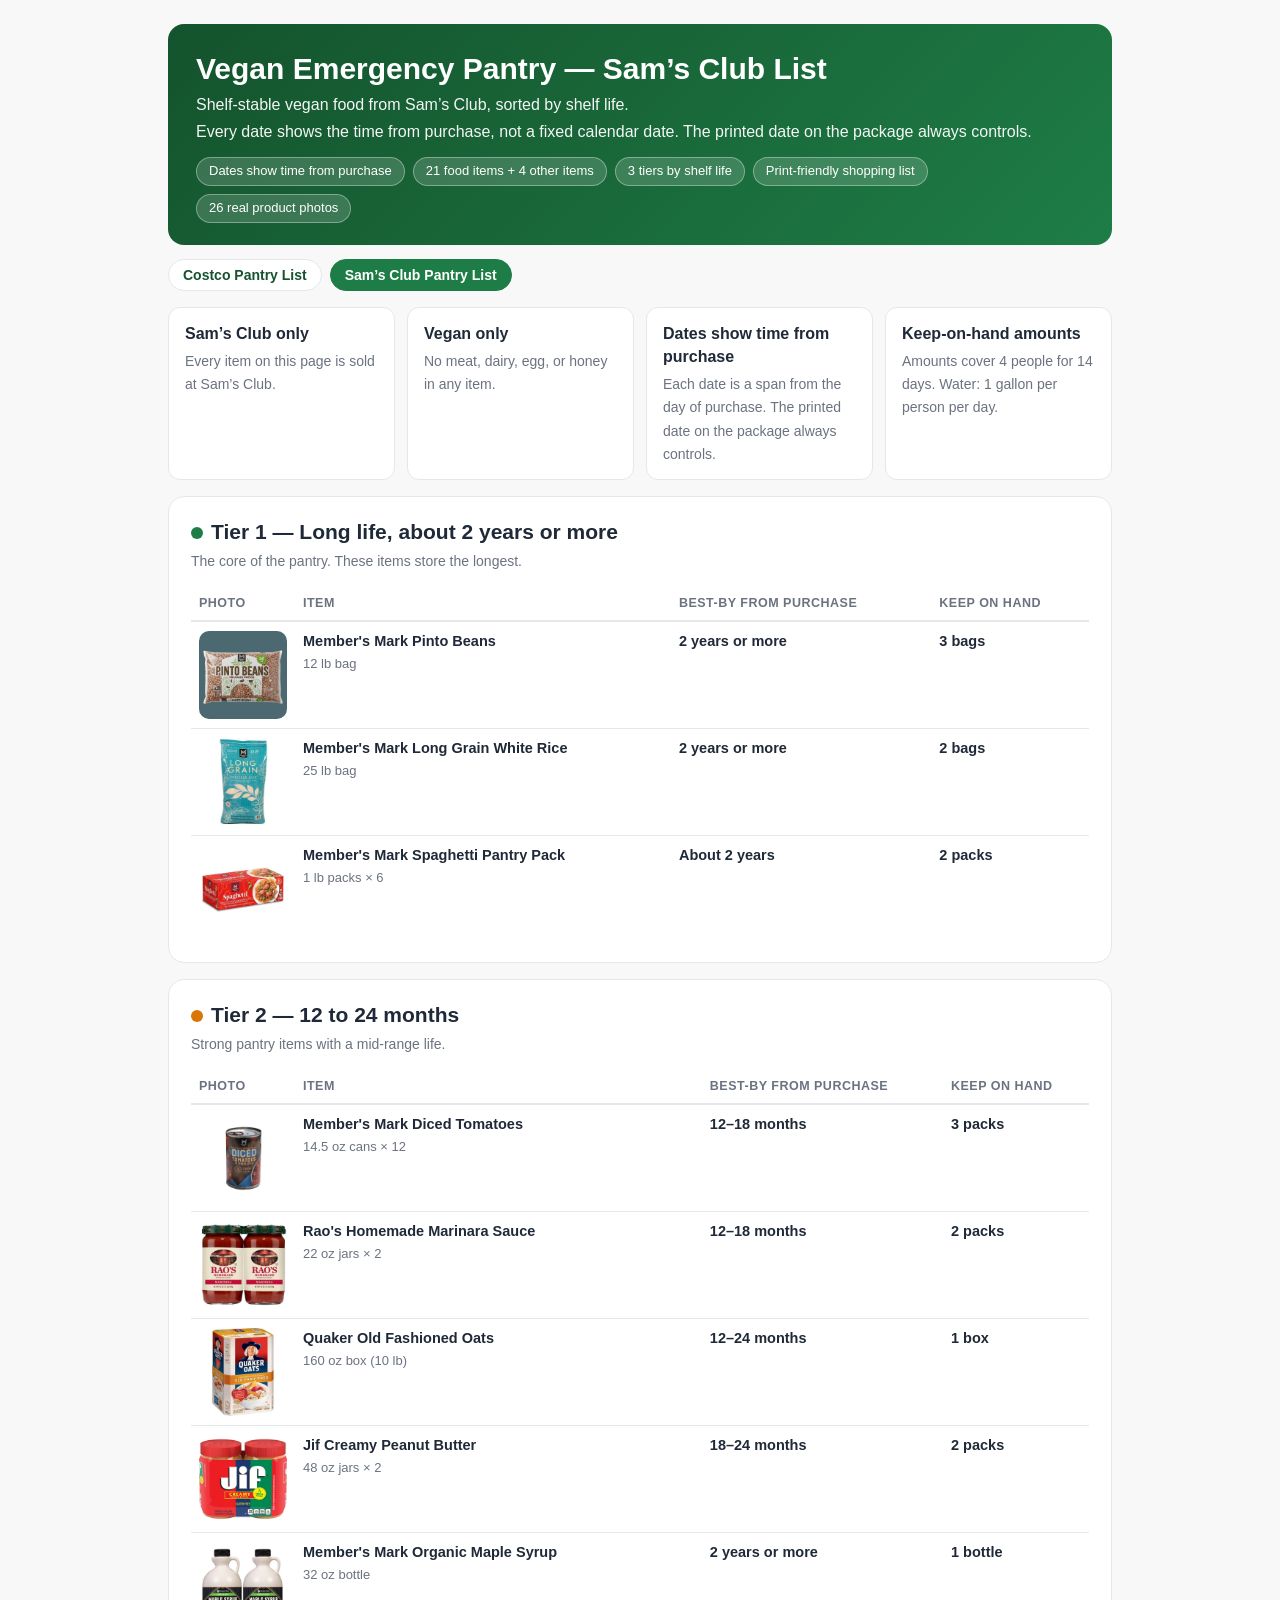
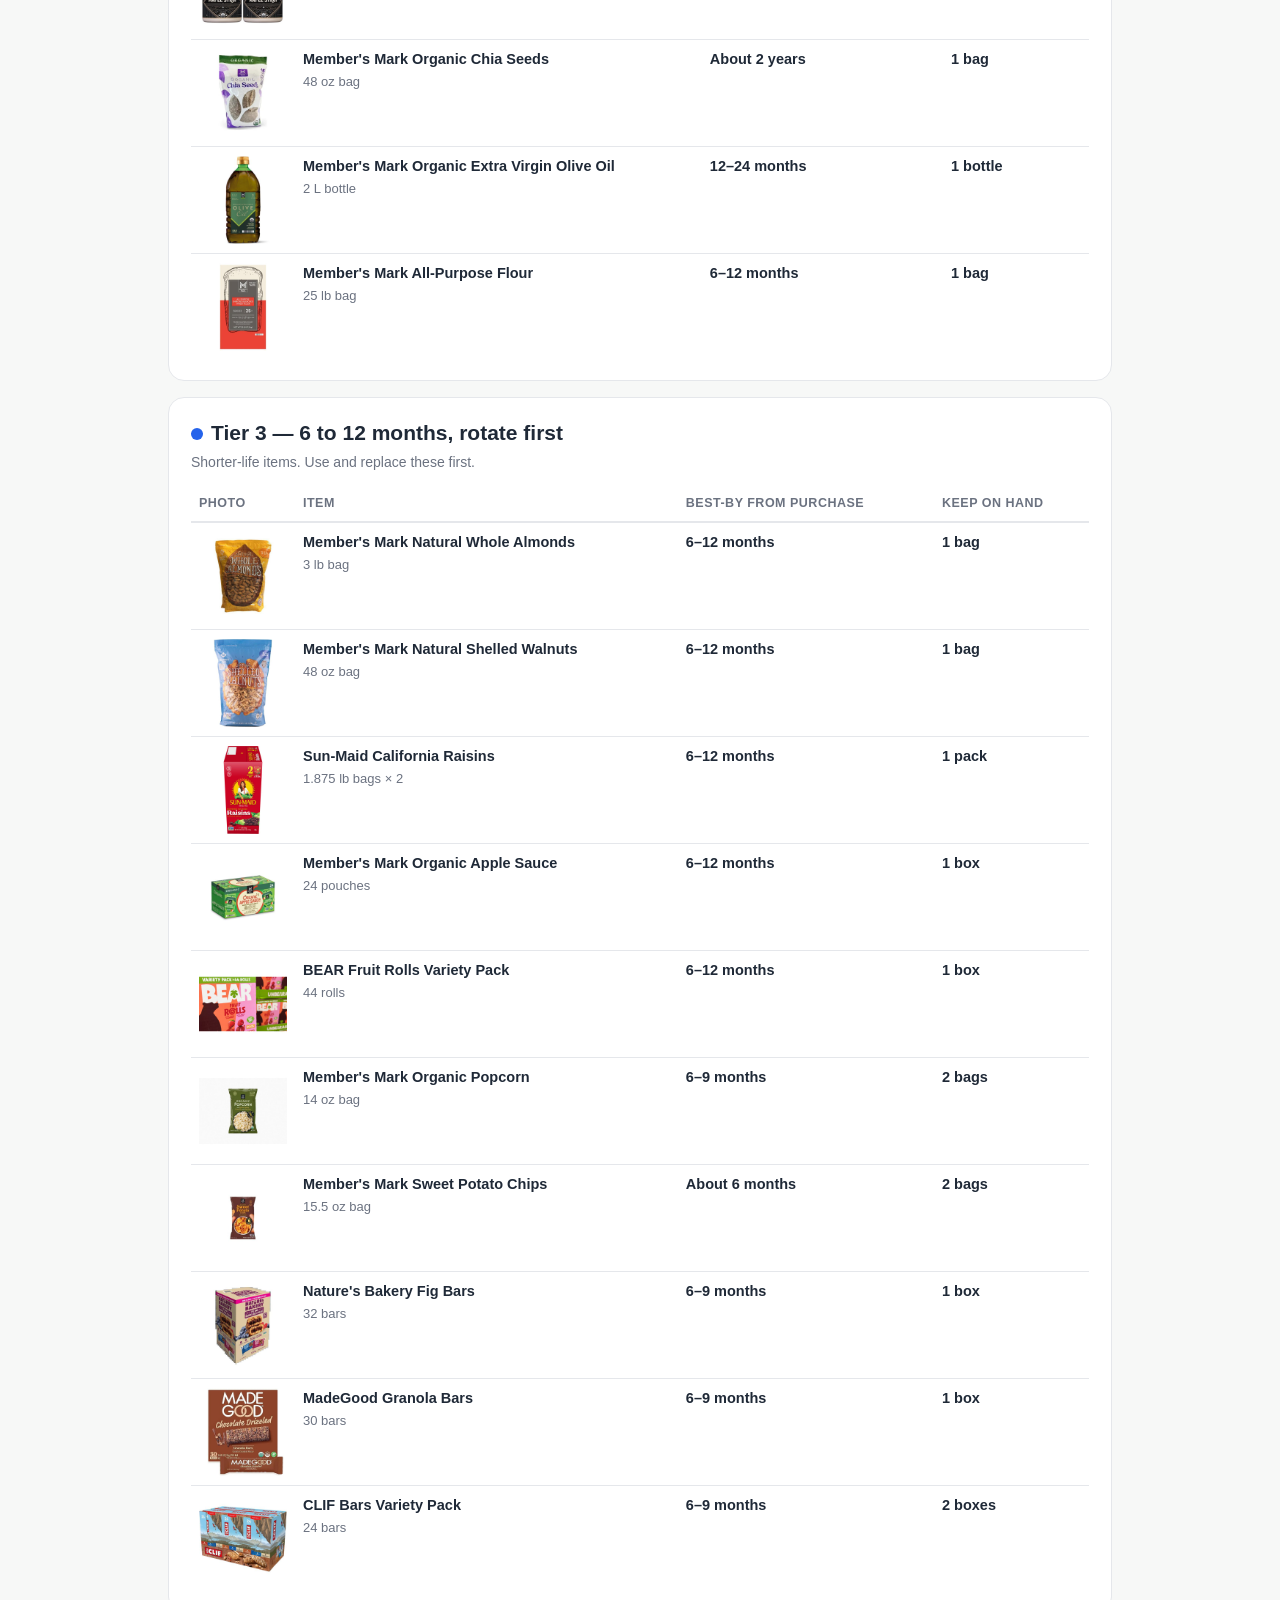
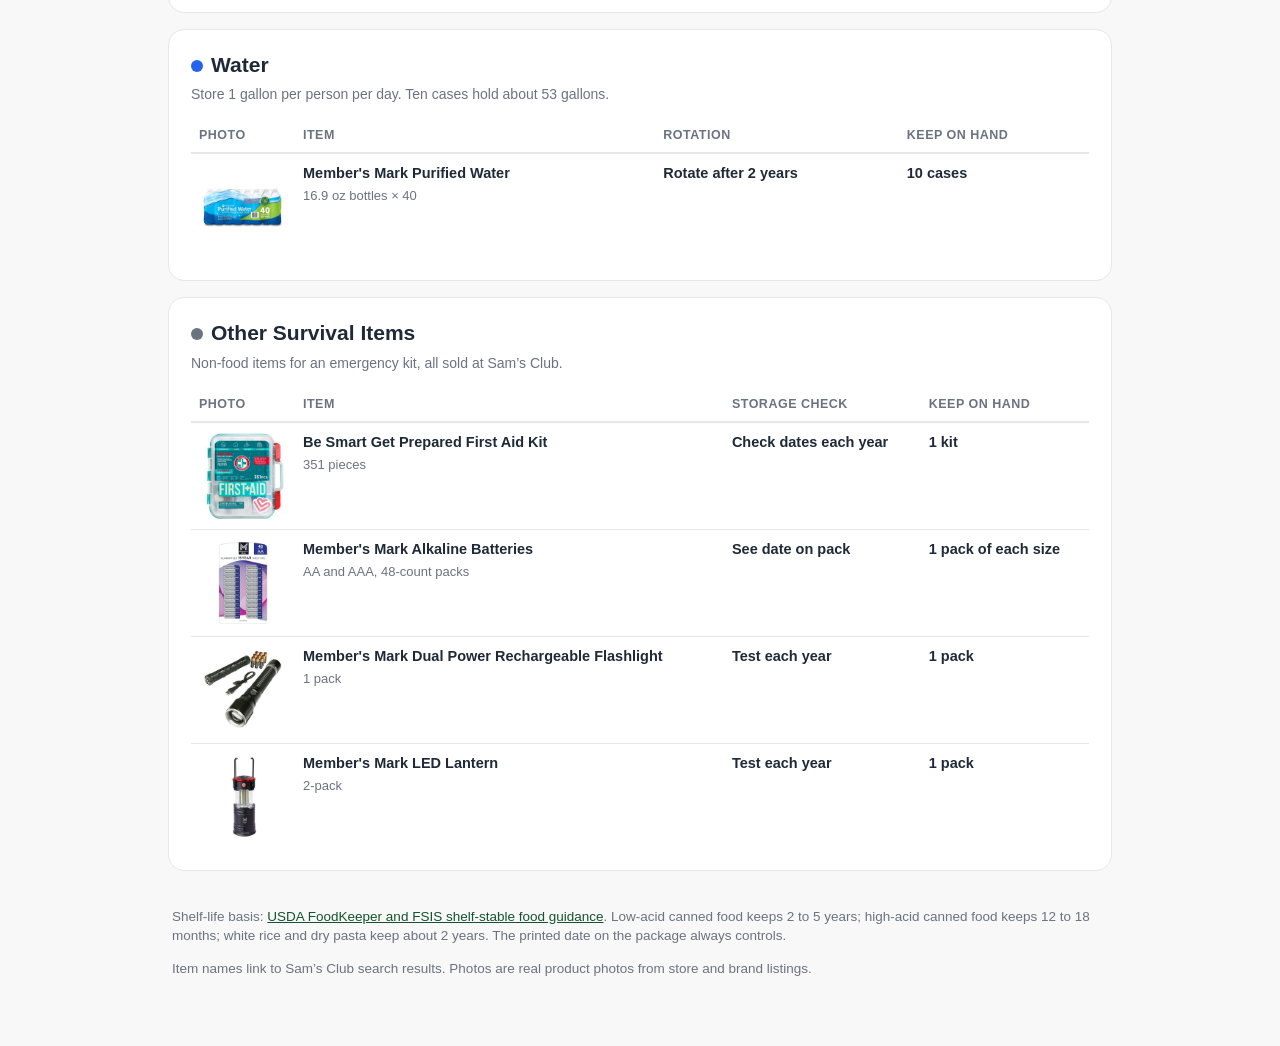
==== sams-club-pantry.html @ e64b4aa8 "Add files via upload" ====
<!DOCTYPE html>
<html lang="en">
<head>
<meta charset="utf-8">
<meta name="viewport" content="width=device-width, initial-scale=1">
<title>Vegan Emergency Pantry — Sam's Club List</title>
<link rel="stylesheet" href="style.css">
</head>
<body>
<div class="wrap">

  <header>
    <h1>Vegan Emergency Pantry &mdash; Sam&rsquo;s Club List</h1>
    <p>Shelf-stable vegan food from Sam&rsquo;s Club, sorted by shelf life.</p>
    <p>Every date shows the time from purchase, not a fixed calendar date. The printed date on the package always controls.</p>
    <div class="badges">
      <span class="badge">Dates show time from purchase</span>
      <span class="badge">21 food items + 4 other items</span>
      <span class="badge">3 tiers by shelf life</span>
      <span class="badge">Print-friendly shopping list</span>
      <span class="badge">26 real product photos</span>
    </div>
  </header>
  <nav class="nav">
    <a href="index.html">Costco Pantry List</a>
    <a href="sams-club-pantry.html" class="here">Sam&rsquo;s Club Pantry List</a>
  </nav>

  <div class="rules">
    <div class="rule"><b>Sam&rsquo;s Club only</b><span>Every item on this page is sold at Sam&rsquo;s Club.</span></div>
    <div class="rule"><b>Vegan only</b><span>No meat, dairy, egg, or honey in any item.</span></div>
    <div class="rule"><b>Dates show time from purchase</b><span>Each date is a span from the day of purchase. The printed date on the package always controls.</span></div>
    <div class="rule"><b>Keep-on-hand amounts</b><span>Amounts cover 4 people for 14 days. Water: 1 gallon per person per day.</span></div>
  </div>

  <section class="t1">
    <h2><span class="dot"></span>Tier 1 &mdash; Long life, about 2 years or more</h2>
    <p class="sub">The core of the pantry. These items store the longest.</p>
    <table><tr><th>Photo</th><th>Item</th><th>Best-by from purchase</th><th>Keep on hand</th></tr>
<tr><td class="photo"><img src="[data-uri]" alt="Member's Mark Pinto Beans product photo"></td><td><a href="https://www.samsclub.com/s/Member%27s%20Mark%20Pinto%20Beans" target="_blank" rel="noopener"><b>Member's Mark Pinto Beans</b></a><span class="size">12 lb bag</span></td><td class="date">2 years or more</td><td class="keep">3 bags</td></tr>
<tr><td class="photo"><img src="[data-uri]" alt="Member's Mark Long Grain White Rice product photo"></td><td><a href="https://www.samsclub.com/s/Member%27s%20Mark%20Long%20Grain%20White%20Rice" target="_blank" rel="noopener"><b>Member's Mark Long Grain White Rice</b></a><span class="size">25 lb bag</span></td><td class="date">2 years or more</td><td class="keep">2 bags</td></tr>
<tr><td class="photo"><img src="[data-uri]" alt="Member's Mark Spaghetti Pantry Pack product photo"></td><td><a href="https://www.samsclub.com/s/Member%27s%20Mark%20Spaghetti%20Pantry%20Pack" target="_blank" rel="noopener"><b>Member's Mark Spaghetti Pantry Pack</b></a><span class="size">1 lb packs × 6</span></td><td class="date">About 2 years</td><td class="keep">2 packs</td></tr>
</table>
  </section>

  <section class="t2">
    <h2><span class="dot"></span>Tier 2 &mdash; 12 to 24 months</h2>
    <p class="sub">Strong pantry items with a mid-range life.</p>
    <table><tr><th>Photo</th><th>Item</th><th>Best-by from purchase</th><th>Keep on hand</th></tr>
<tr><td class="photo"><img src="[data-uri]" alt="Member's Mark Diced Tomatoes product photo"></td><td><a href="https://www.samsclub.com/s/Member%27s%20Mark%20Diced%20Tomatoes" target="_blank" rel="noopener"><b>Member's Mark Diced Tomatoes</b></a><span class="size">14.5 oz cans × 12</span></td><td class="date">12–18 months</td><td class="keep">3 packs</td></tr>
<tr><td class="photo"><img src="[data-uri]" alt="Rao's Homemade Marinara Sauce product photo"></td><td><a href="https://www.samsclub.com/s/Rao%27s%20Homemade%20Marinara%20Sauce" target="_blank" rel="noopener"><b>Rao's Homemade Marinara Sauce</b></a><span class="size">22 oz jars × 2</span></td><td class="date">12–18 months</td><td class="keep">2 packs</td></tr>
<tr><td class="photo"><img src="[data-uri]" alt="Quaker Old Fashioned Oats product photo"></td><td><a href="https://www.samsclub.com/s/Quaker%20Old%20Fashioned%20Oats" target="_blank" rel="noopener"><b>Quaker Old Fashioned Oats</b></a><span class="size">160 oz box (10 lb)</span></td><td class="date">12–24 months</td><td class="keep">1 box</td></tr>
<tr><td class="photo"><img src="[data-uri]" alt="Jif Creamy Peanut Butter product photo"></td><td><a href="https://www.samsclub.com/s/Jif%20Creamy%20Peanut%20Butter" target="_blank" rel="noopener"><b>Jif Creamy Peanut Butter</b></a><span class="size">48 oz jars × 2</span></td><td class="date">18–24 months</td><td class="keep">2 packs</td></tr>
<tr><td class="photo"><img src="[data-uri]" alt="Member's Mark Organic Maple Syrup product photo"></td><td><a href="https://www.samsclub.com/s/Member%27s%20Mark%20Organic%20Maple%20Syrup" target="_blank" rel="noopener"><b>Member's Mark Organic Maple Syrup</b></a><span class="size">32 oz bottle</span></td><td class="date">2 years or more</td><td class="keep">1 bottle</td></tr>
<tr><td class="photo"><img src="[data-uri]" alt="Member's Mark Organic Chia Seeds product photo"></td><td><a href="https://www.samsclub.com/s/Member%27s%20Mark%20Organic%20Chia%20Seeds" target="_blank" rel="noopener"><b>Member's Mark Organic Chia Seeds</b></a><span class="size">48 oz bag</span></td><td class="date">About 2 years</td><td class="keep">1 bag</td></tr>
<tr><td class="photo"><img src="[data-uri]" alt="Member's Mark Organic Extra Virgin Olive Oil product photo"></td><td><a href="https://www.samsclub.com/s/Member%27s%20Mark%20Organic%20Extra%20Virgin%20Olive%20Oil" target="_blank" rel="noopener"><b>Member's Mark Organic Extra Virgin Olive Oil</b></a><span class="size">2 L bottle</span></td><td class="date">12–24 months</td><td class="keep">1 bottle</td></tr>
<tr><td class="photo"><img src="[data-uri]" alt="Member's Mark All-Purpose Flour product photo"></td><td><a href="https://www.samsclub.com/s/Member%27s%20Mark%20All-Purpose%20Flour" target="_blank" rel="noopener"><b>Member's Mark All-Purpose Flour</b></a><span class="size">25 lb bag</span></td><td class="date">6–12 months</td><td class="keep">1 bag</td></tr>
</table>
  </section>

  <section class="t3">
    <h2><span class="dot"></span>Tier 3 &mdash; 6 to 12 months, rotate first</h2>
    <p class="sub">Shorter-life items. Use and replace these first.</p>
    <table><tr><th>Photo</th><th>Item</th><th>Best-by from purchase</th><th>Keep on hand</th></tr>
<tr><td class="photo"><img src="[data-uri]" alt="Member's Mark Natural Whole Almonds product photo"></td><td><a href="https://www.samsclub.com/s/Member%27s%20Mark%20Natural%20Whole%20Almonds" target="_blank" rel="noopener"><b>Member's Mark Natural Whole Almonds</b></a><span class="size">3 lb bag</span></td><td class="date">6–12 months</td><td class="keep">1 bag</td></tr>
<tr><td class="photo"><img src="[data-uri]" alt="Member's Mark Natural Shelled Walnuts product photo"></td><td><a href="https://www.samsclub.com/s/Member%27s%20Mark%20Natural%20Shelled%20Walnuts" target="_blank" rel="noopener"><b>Member's Mark Natural Shelled Walnuts</b></a><span class="size">48 oz bag</span></td><td class="date">6–12 months</td><td class="keep">1 bag</td></tr>
<tr><td class="photo"><img src="[data-uri]" alt="Sun-Maid California Raisins product photo"></td><td><a href="https://www.samsclub.com/s/Sun-Maid%20California%20Raisins" target="_blank" rel="noopener"><b>Sun-Maid California Raisins</b></a><span class="size">1.875 lb bags × 2</span></td><td class="date">6–12 months</td><td class="keep">1 pack</td></tr>
<tr><td class="photo"><img src="[data-uri]" alt="Member's Mark Organic Apple Sauce product photo"></td><td><a href="https://www.samsclub.com/s/Member%27s%20Mark%20Organic%20Apple%20Sauce" target="_blank" rel="noopener"><b>Member's Mark Organic Apple Sauce</b></a><span class="size">24 pouches</span></td><td class="date">6–12 months</td><td class="keep">1 box</td></tr>
<tr><td class="photo"><img src="[data-uri]" alt="BEAR Fruit Rolls Variety Pack product photo"></td><td><a href="https://www.samsclub.com/s/BEAR%20Fruit%20Rolls%20Variety%20Pack" target="_blank" rel="noopener"><b>BEAR Fruit Rolls Variety Pack</b></a><span class="size">44 rolls</span></td><td class="date">6–12 months</td><td class="keep">1 box</td></tr>
<tr><td class="photo"><img src="[data-uri]" alt="Member's Mark Organic Popcorn product photo"></td><td><a href="https://www.samsclub.com/s/Member%27s%20Mark%20Organic%20Popcorn" target="_blank" rel="noopener"><b>Member's Mark Organic Popcorn</b></a><span class="size">14 oz bag</span></td><td class="date">6–9 months</td><td class="keep">2 bags</td></tr>
<tr><td class="photo"><img src="[data-uri]" alt="Member's Mark Sweet Potato Chips product photo"></td><td><a href="https://www.samsclub.com/s/Member%27s%20Mark%20Sweet%20Potato%20Chips" target="_blank" rel="noopener"><b>Member's Mark Sweet Potato Chips</b></a><span class="size">15.5 oz bag</span></td><td class="date">About 6 months</td><td class="keep">2 bags</td></tr>
<tr><td class="photo"><img src="[data-uri]" alt="Nature's Bakery Fig Bars product photo"></td><td><a href="https://www.samsclub.com/s/Nature%27s%20Bakery%20Fig%20Bars" target="_blank" rel="noopener"><b>Nature's Bakery Fig Bars</b></a><span class="size">32 bars</span></td><td class="date">6–9 months</td><td class="keep">1 box</td></tr>
<tr><td class="photo"><img src="[data-uri]" alt="MadeGood Granola Bars product photo"></td><td><a href="https://www.samsclub.com/s/MadeGood%20Granola%20Bars" target="_blank" rel="noopener"><b>MadeGood Granola Bars</b></a><span class="size">30 bars</span></td><td class="date">6–9 months</td><td class="keep">1 box</td></tr>
<tr><td class="photo"><img src="[data-uri]" alt="CLIF Bars Variety Pack product photo"></td><td><a href="https://www.samsclub.com/s/CLIF%20Bars%20Variety%20Pack" target="_blank" rel="noopener"><b>CLIF Bars Variety Pack</b></a><span class="size">24 bars</span></td><td class="date">6–9 months</td><td class="keep">2 boxes</td></tr>
</table>
  </section>

  <section>
    <h2><span class="dot" style="background:#2563eb"></span>Water</h2>
    <p class="sub">Store 1 gallon per person per day. Ten cases hold about 53 gallons.</p>
    <table><tr><th>Photo</th><th>Item</th><th>Rotation</th><th>Keep on hand</th></tr>
<tr><td class="photo"><img src="[data-uri]" alt="Member's Mark Purified Water product photo"></td><td><a href="https://www.samsclub.com/s/Member%27s%20Mark%20Purified%20Water" target="_blank" rel="noopener"><b>Member's Mark Purified Water</b></a><span class="size">16.9 oz bottles × 40</span></td><td class="date">Rotate after 2 years</td><td class="keep">10 cases</td></tr>
</table>
  </section>

  <section>
    <h2><span class="dot" style="background:#6b7280"></span>Other Survival Items</h2>
    <p class="sub">Non-food items for an emergency kit, all sold at Sam&rsquo;s Club.</p>
    <table><tr><th>Photo</th><th>Item</th><th>Storage check</th><th>Keep on hand</th></tr>
<tr><td class="photo"><img src="[data-uri]" alt="Be Smart Get Prepared First Aid Kit product photo"></td><td><a href="https://www.samsclub.com/s/Be%20Smart%20Get%20Prepared%20First%20Aid%20Kit" target="_blank" rel="noopener"><b>Be Smart Get Prepared First Aid Kit</b></a><span class="size">351 pieces</span></td><td class="date">Check dates each year</td><td class="keep">1 kit</td></tr>
<tr><td class="photo"><img src="[data-uri]" alt="Member's Mark Alkaline Batteries product photo"></td><td><a href="https://www.samsclub.com/s/Member%27s%20Mark%20Alkaline%20Batteries" target="_blank" rel="noopener"><b>Member's Mark Alkaline Batteries</b></a><span class="size">AA and AAA, 48-count packs</span></td><td class="date">See date on pack</td><td class="keep">1 pack of each size</td></tr>
<tr><td class="photo"><img src="[data-uri]" alt="Member's Mark Dual Power Rechargeable Flashlight product photo"></td><td><a href="https://www.samsclub.com/s/Member%27s%20Mark%20Dual%20Power%20Rechargeable%20Flashlight" target="_blank" rel="noopener"><b>Member's Mark Dual Power Rechargeable Flashlight</b></a><span class="size">1 pack</span></td><td class="date">Test each year</td><td class="keep">1 pack</td></tr>
<tr><td class="photo"><img src="[data-uri]" alt="Member's Mark LED Lantern product photo"></td><td><a href="https://www.samsclub.com/s/Member%27s%20Mark%20LED%20Lantern" target="_blank" rel="noopener"><b>Member's Mark LED Lantern</b></a><span class="size">2-pack</span></td><td class="date">Test each year</td><td class="keep">1 pack</td></tr>
</table>
  </section>

  <footer>
    <p>Shelf-life basis: <a href="https://www.fsis.usda.gov/food-safety/safe-food-handling-and-preparation/food-safety-basics/shelf-stable-food" target="_blank" rel="noopener">USDA FoodKeeper and FSIS shelf-stable food guidance</a>. Low-acid canned food keeps 2 to 5 years; high-acid canned food keeps 12 to 18 months; white rice and dry pasta keep about 2 years. The printed date on the package always controls.</p>
    <p>Item names link to Sam&rsquo;s Club search results. Photos are real product photos from store and brand listings.</p>
  </footer>

</div>
</body>
</html>
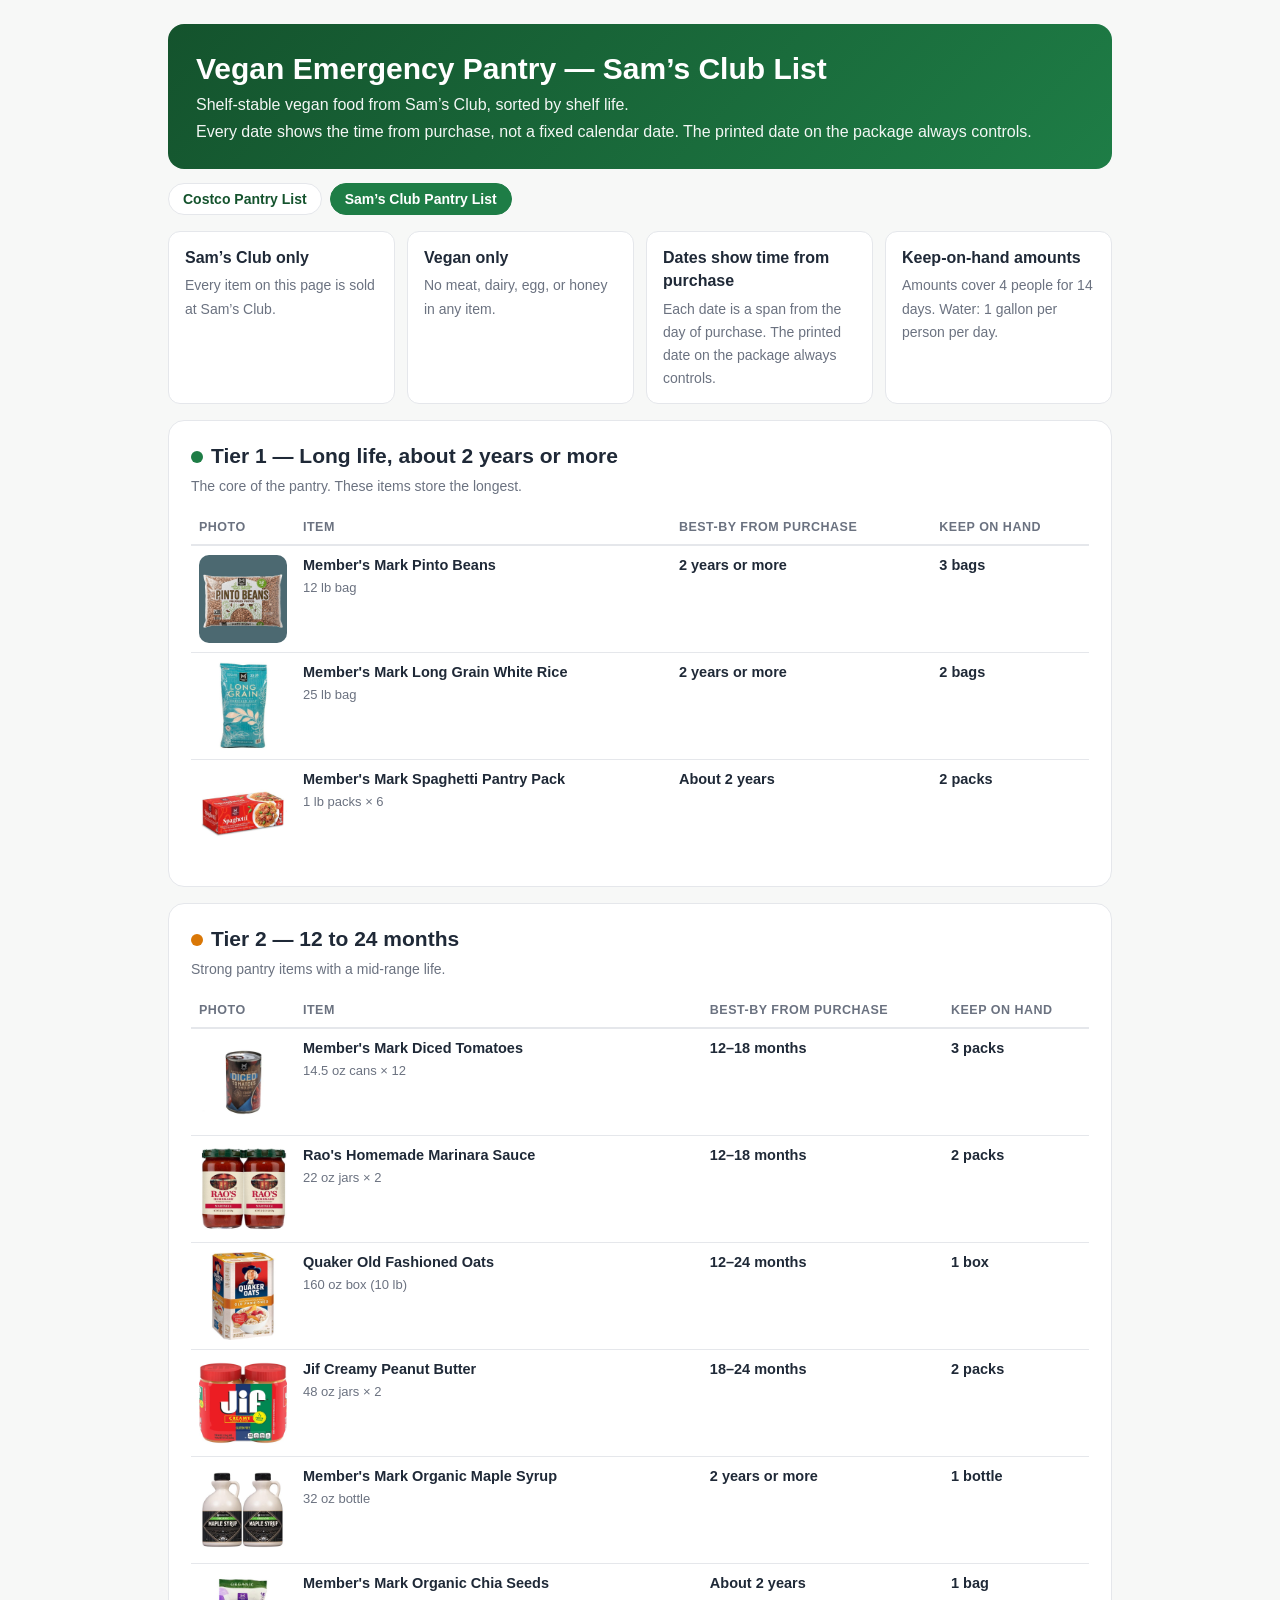
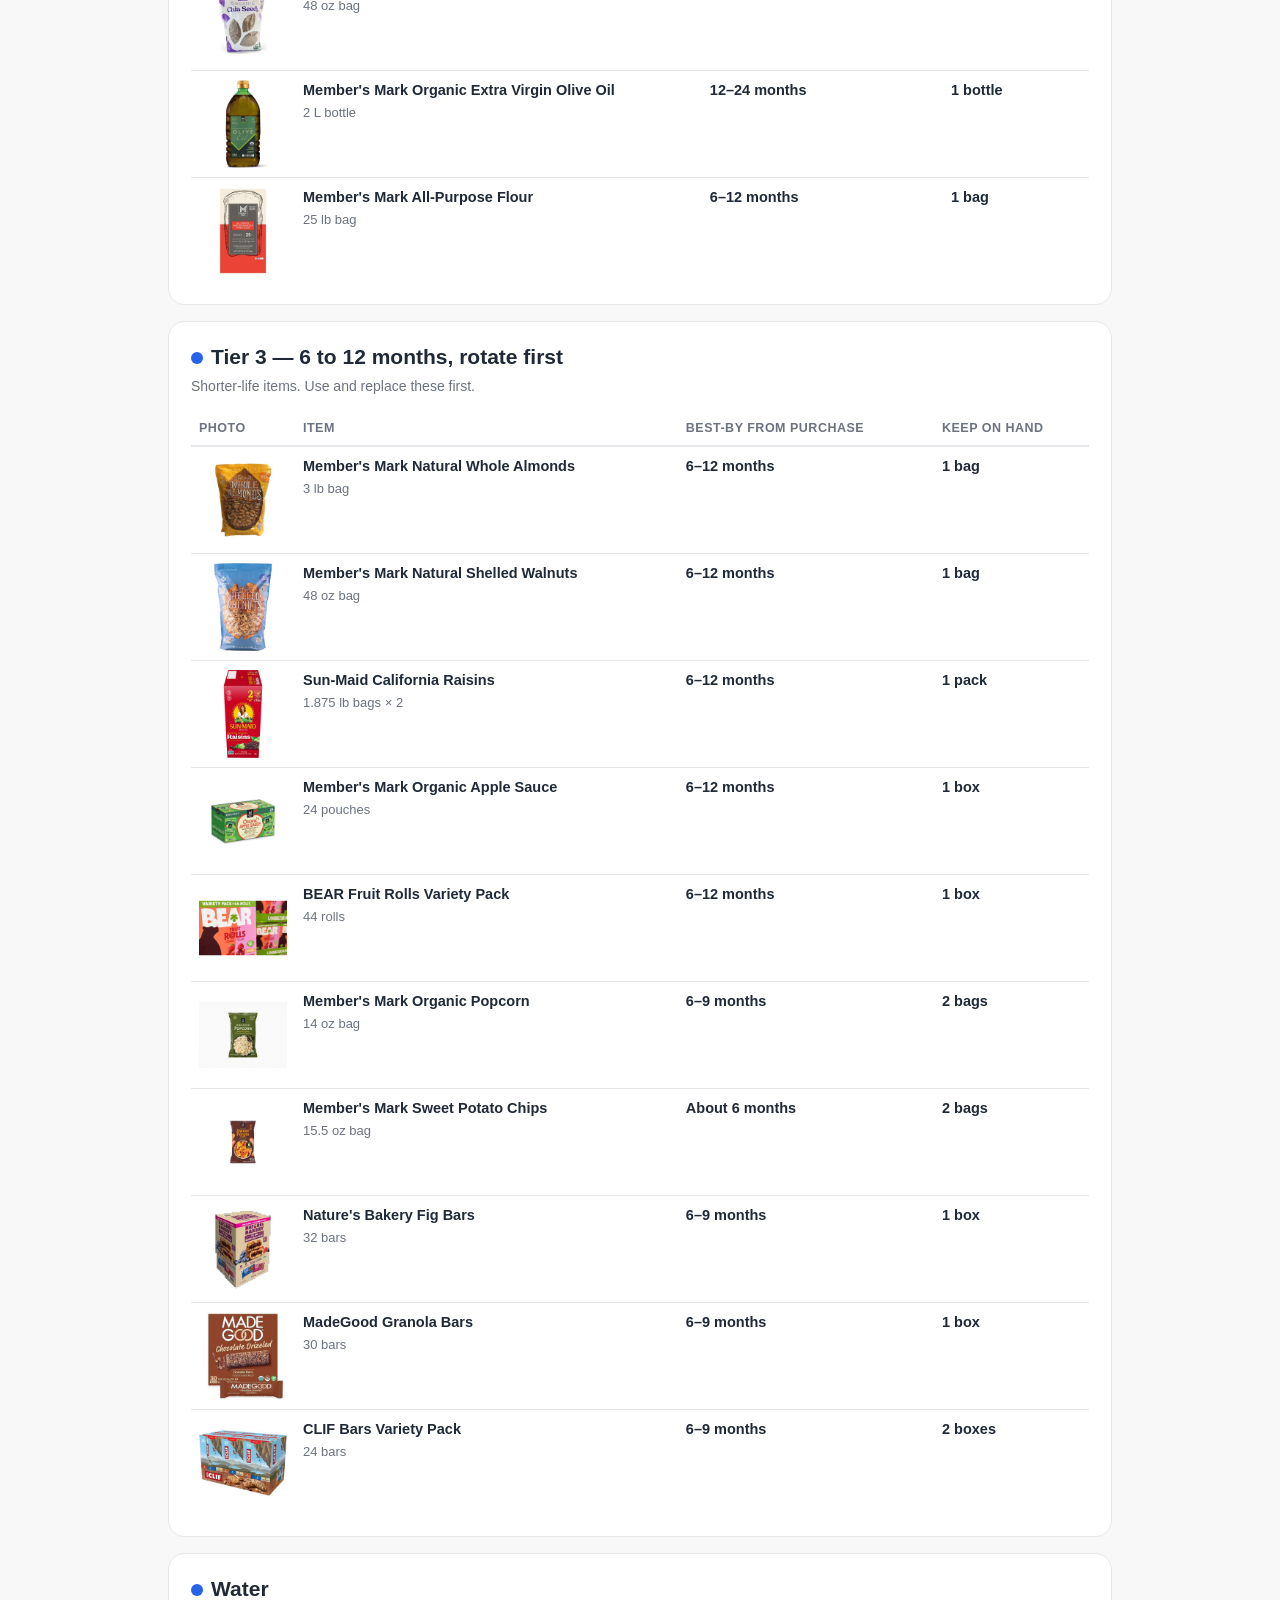
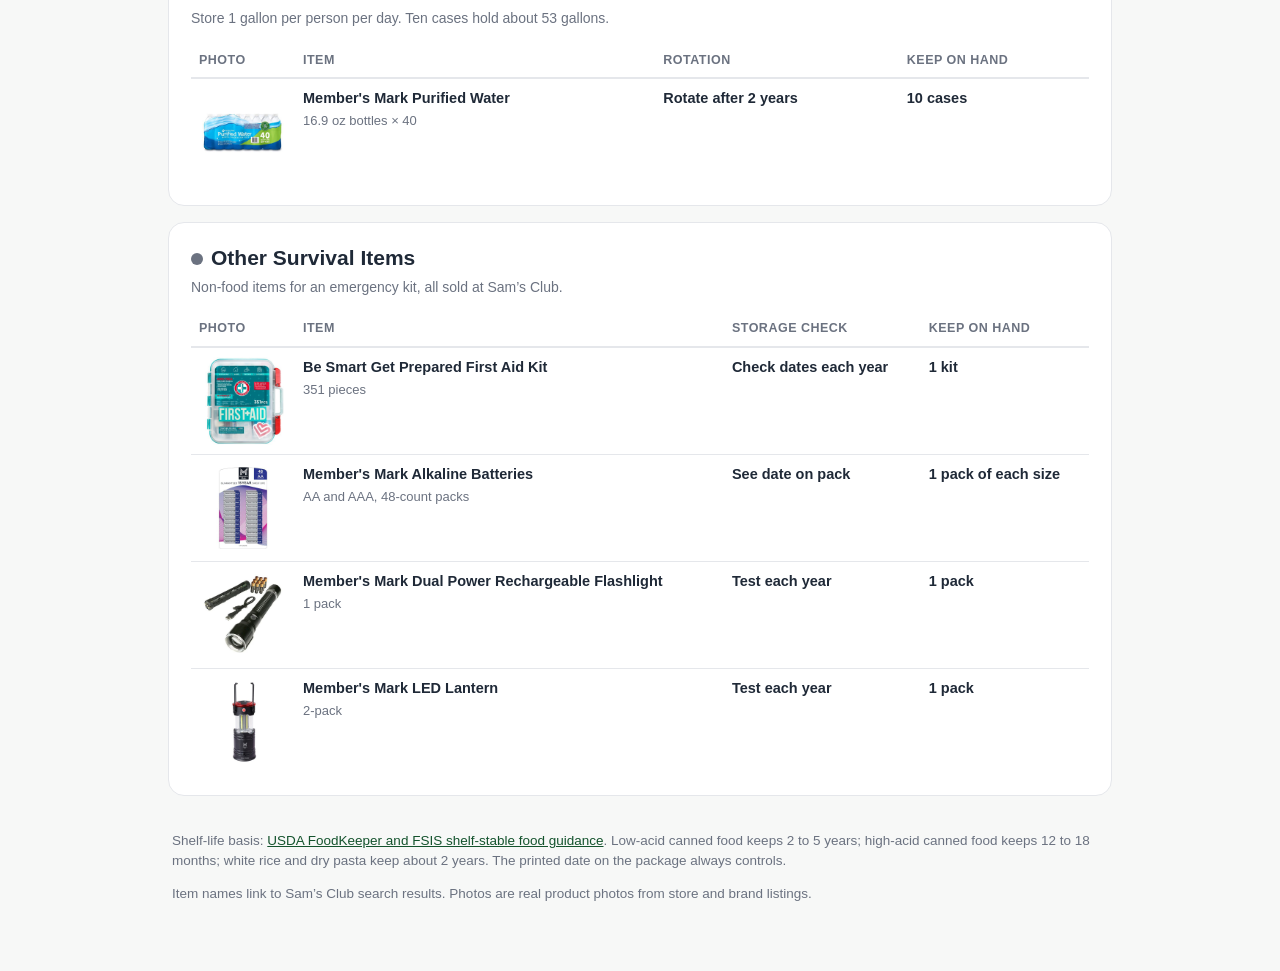
==== commit efb4772a: "Add files via upload" ====
--- a/sams-club-pantry.html
+++ b/sams-club-pantry.html
@@ -13,13 +13,6 @@
     <h1>Vegan Emergency Pantry &mdash; Sam&rsquo;s Club List</h1>
     <p>Shelf-stable vegan food from Sam&rsquo;s Club, sorted by shelf life.</p>
     <p>Every date shows the time from purchase, not a fixed calendar date. The printed date on the package always controls.</p>
-    <div class="badges">
-      <span class="badge">Dates show time from purchase</span>
-      <span class="badge">21 food items + 4 other items</span>
-      <span class="badge">3 tiers by shelf life</span>
-      <span class="badge">Print-friendly shopping list</span>
-      <span class="badge">26 real product photos</span>
-    </div>
   </header>
   <nav class="nav">
     <a href="index.html">Costco Pantry List</a>
--- a/style.css
+++ b/style.css
@@ -13,8 +13,6 @@
   header{background:linear-gradient(135deg,var(--green-dark),var(--green));color:#fff;border-radius:16px;padding:28px 28px 22px}
   header h1{margin:0 0 6px;font-size:30px;line-height:1.15}
   header p{margin:4px 0;opacity:.95}
-  .badges{display:flex;flex-wrap:wrap;gap:8px;margin-top:14px}
-  .badge{background:rgba(255,255,255,.16);border:1px solid rgba(255,255,255,.35);color:#fff;border-radius:999px;padding:4px 12px;font-size:13px}
   .rules{display:grid;grid-template-columns:repeat(auto-fit,minmax(210px,1fr));gap:12px;margin:16px 0}
   .rule{background:var(--card);border:1px solid var(--line);border-radius:12px;padding:14px 16px}
   .rule b{display:block;margin-bottom:4px}
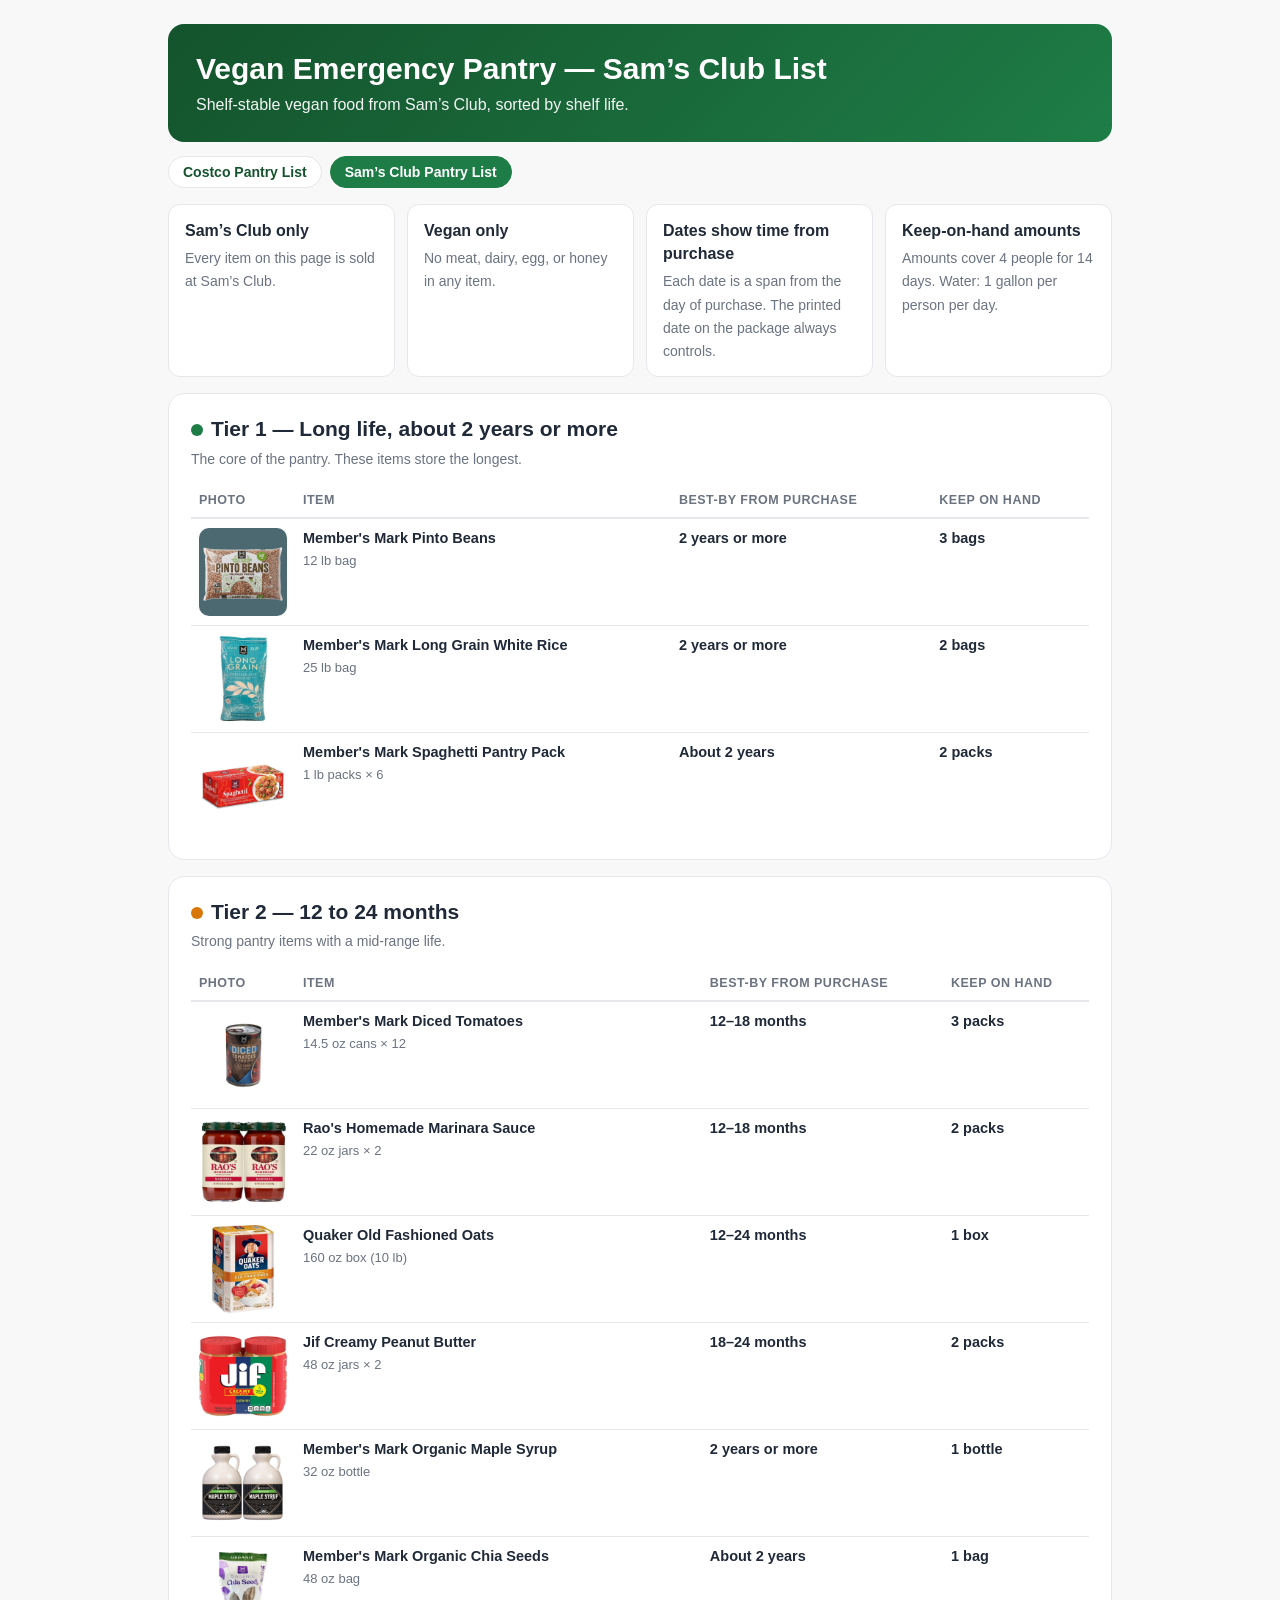
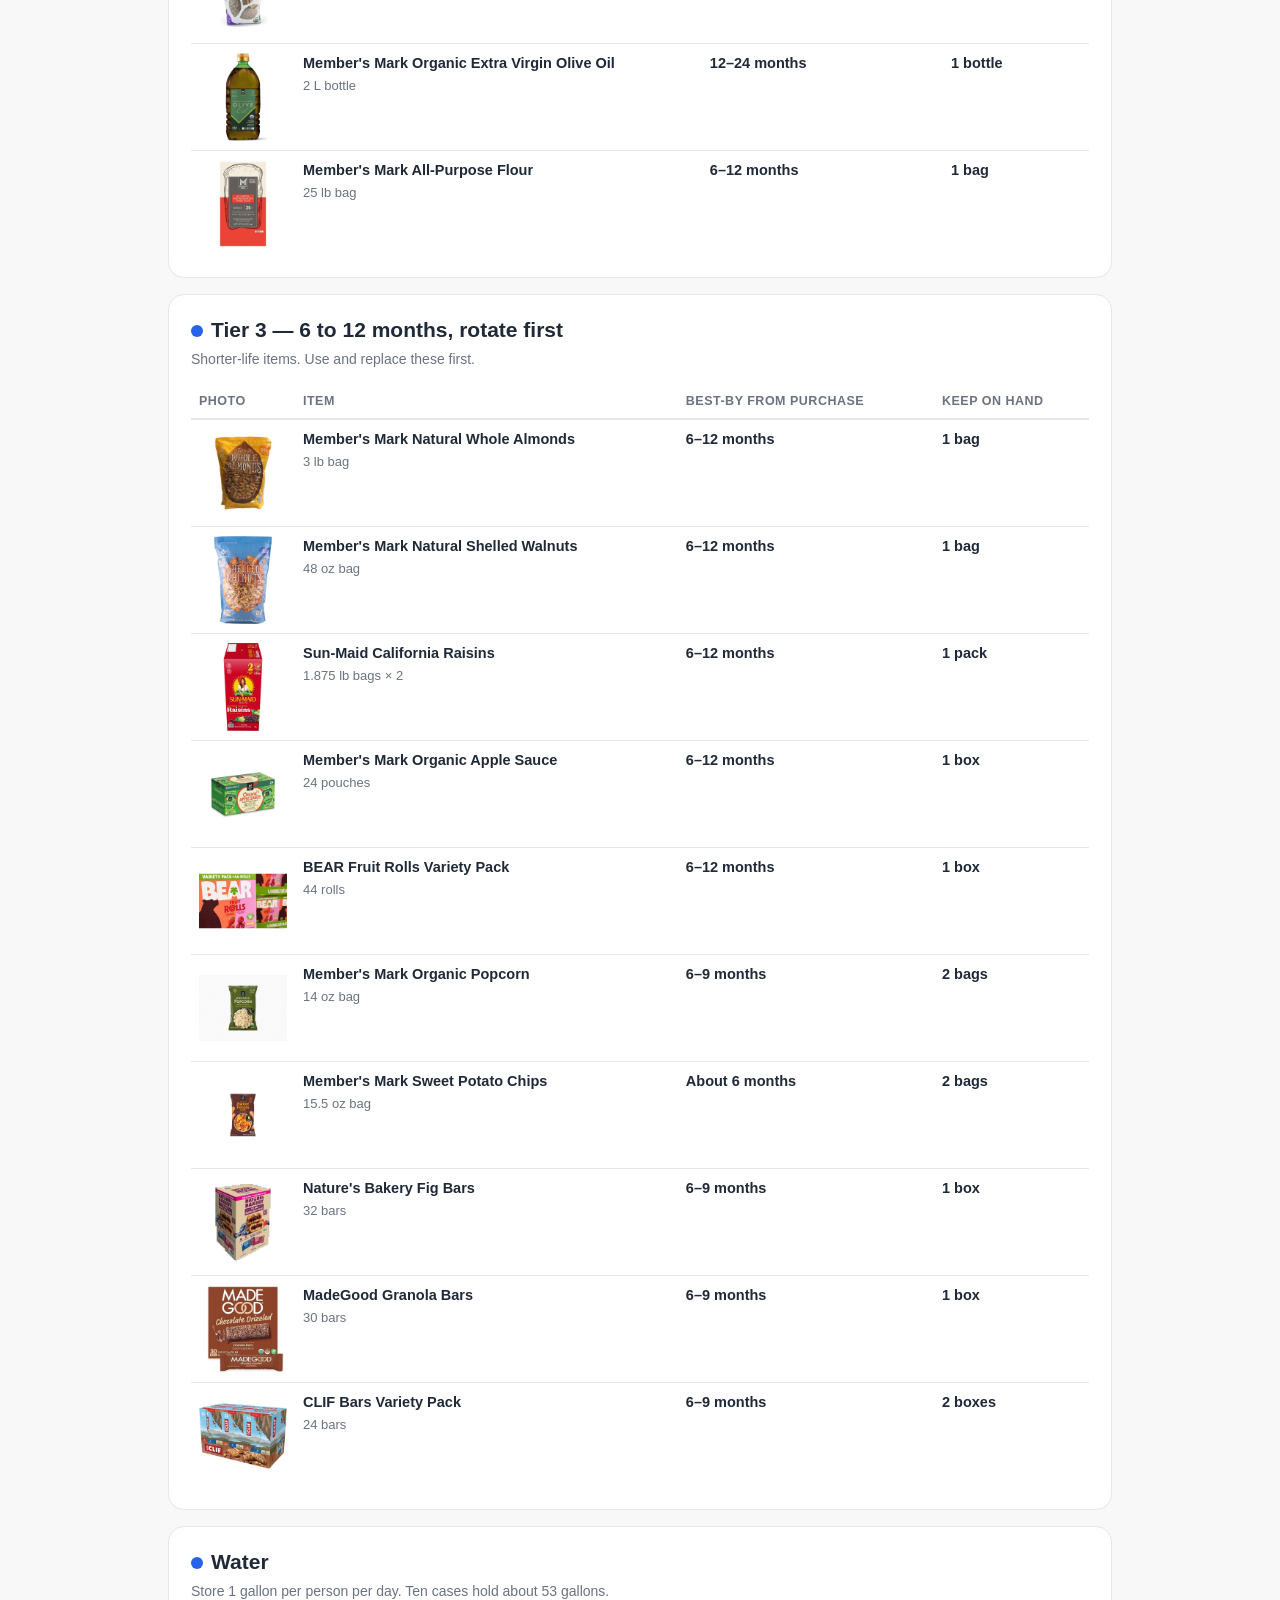
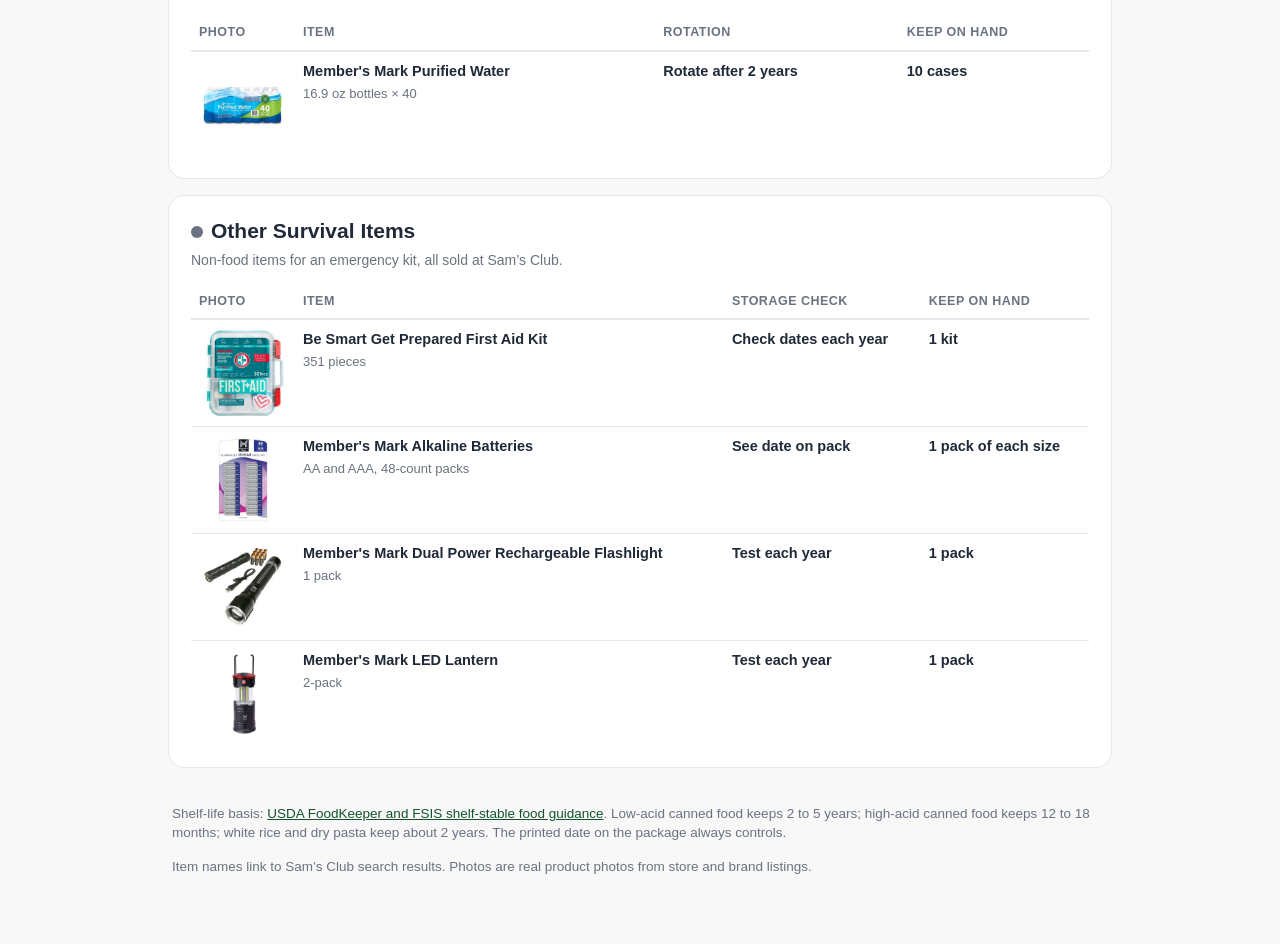
==== commit 25aa027f: "Add files via upload" ====
--- a/sams-club-pantry.html
+++ b/sams-club-pantry.html
@@ -12,7 +12,6 @@
   <header>
     <h1>Vegan Emergency Pantry &mdash; Sam&rsquo;s Club List</h1>
     <p>Shelf-stable vegan food from Sam&rsquo;s Club, sorted by shelf life.</p>
-    <p>Every date shows the time from purchase, not a fixed calendar date. The printed date on the package always controls.</p>
   </header>
   <nav class="nav">
     <a href="index.html">Costco Pantry List</a>
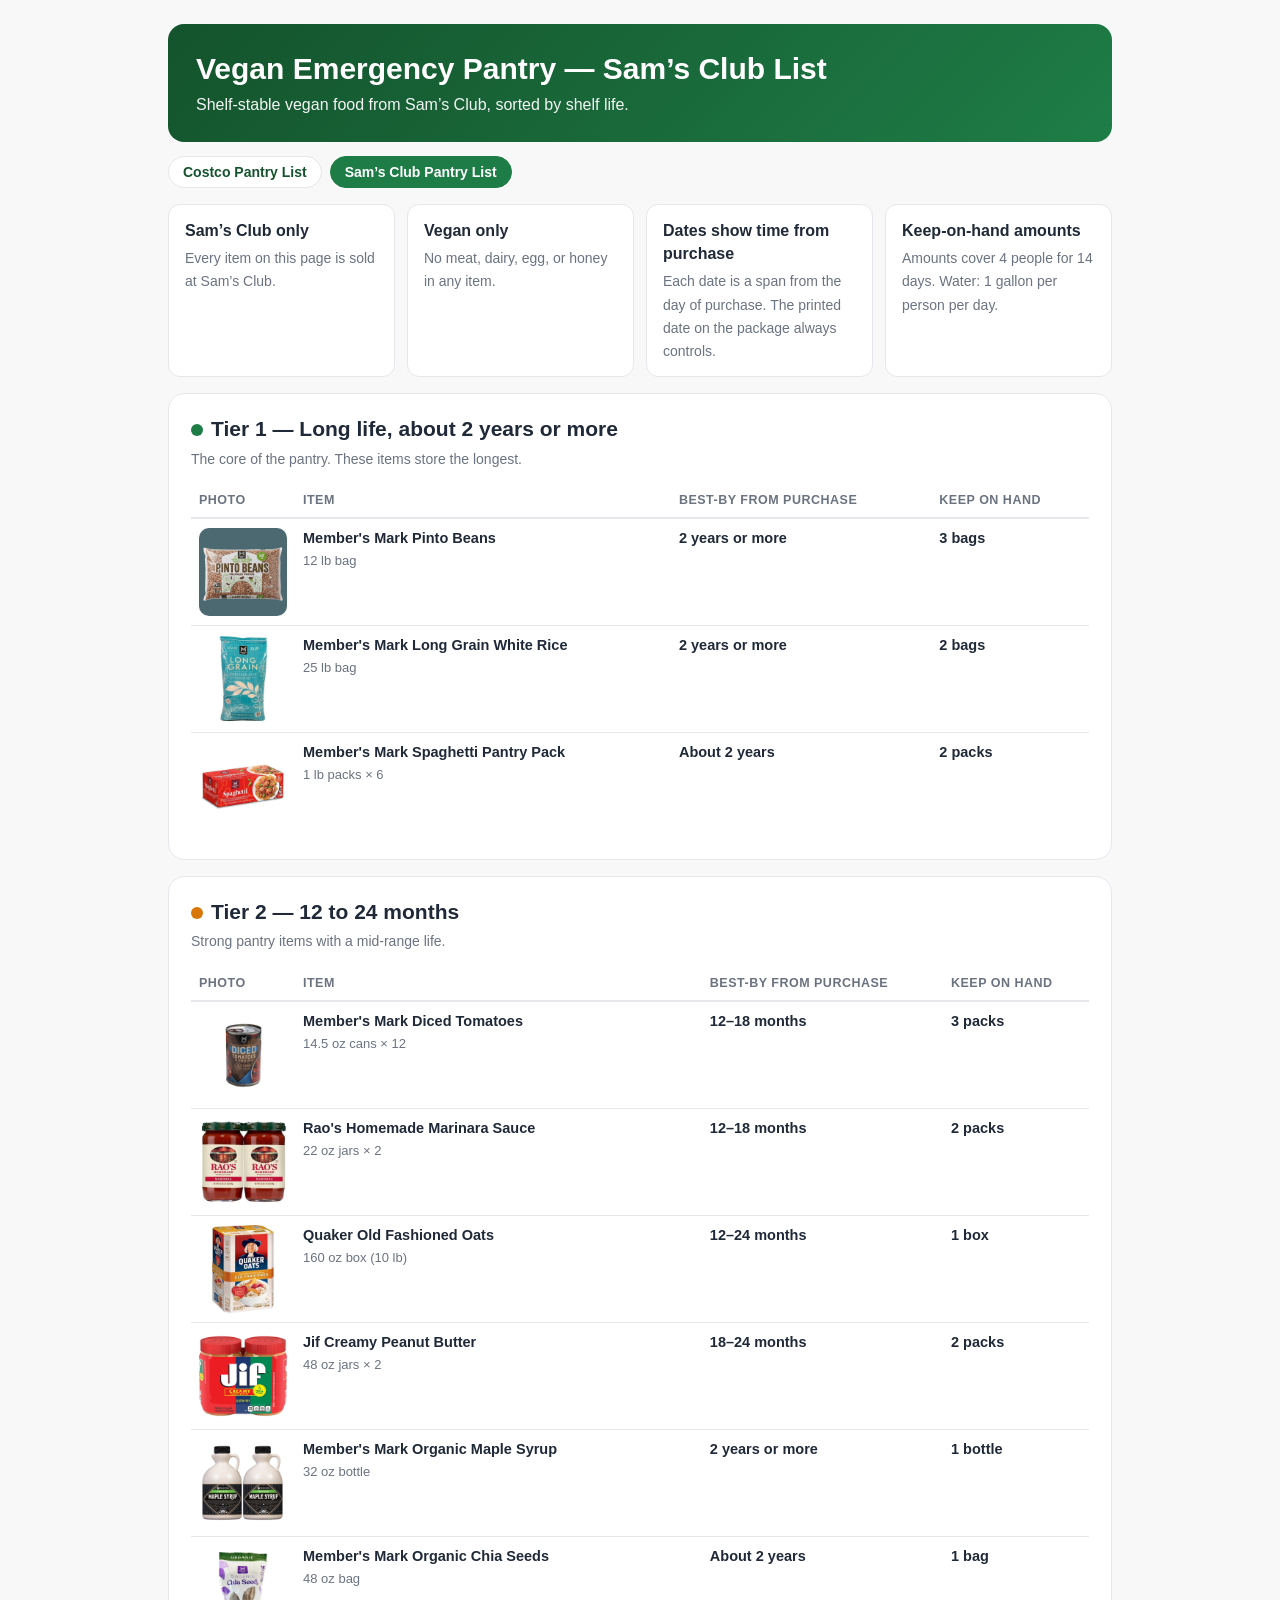
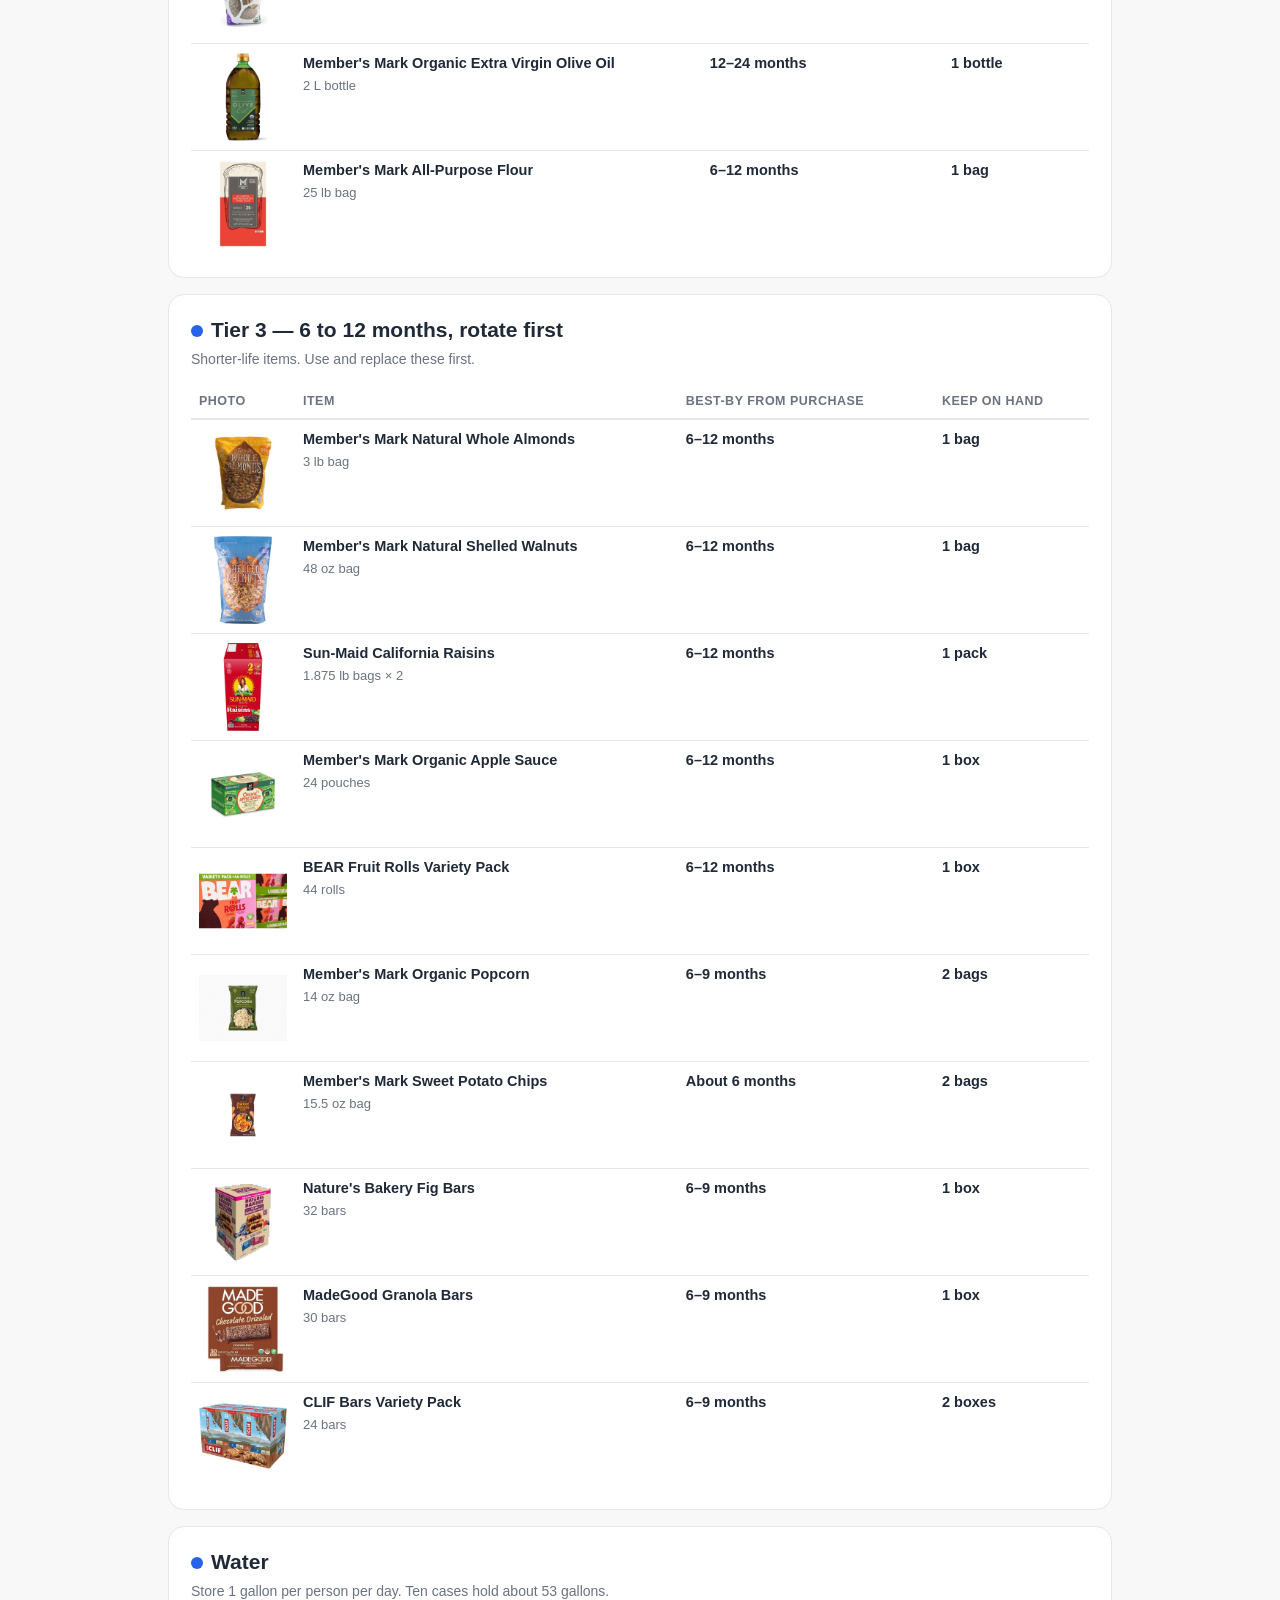
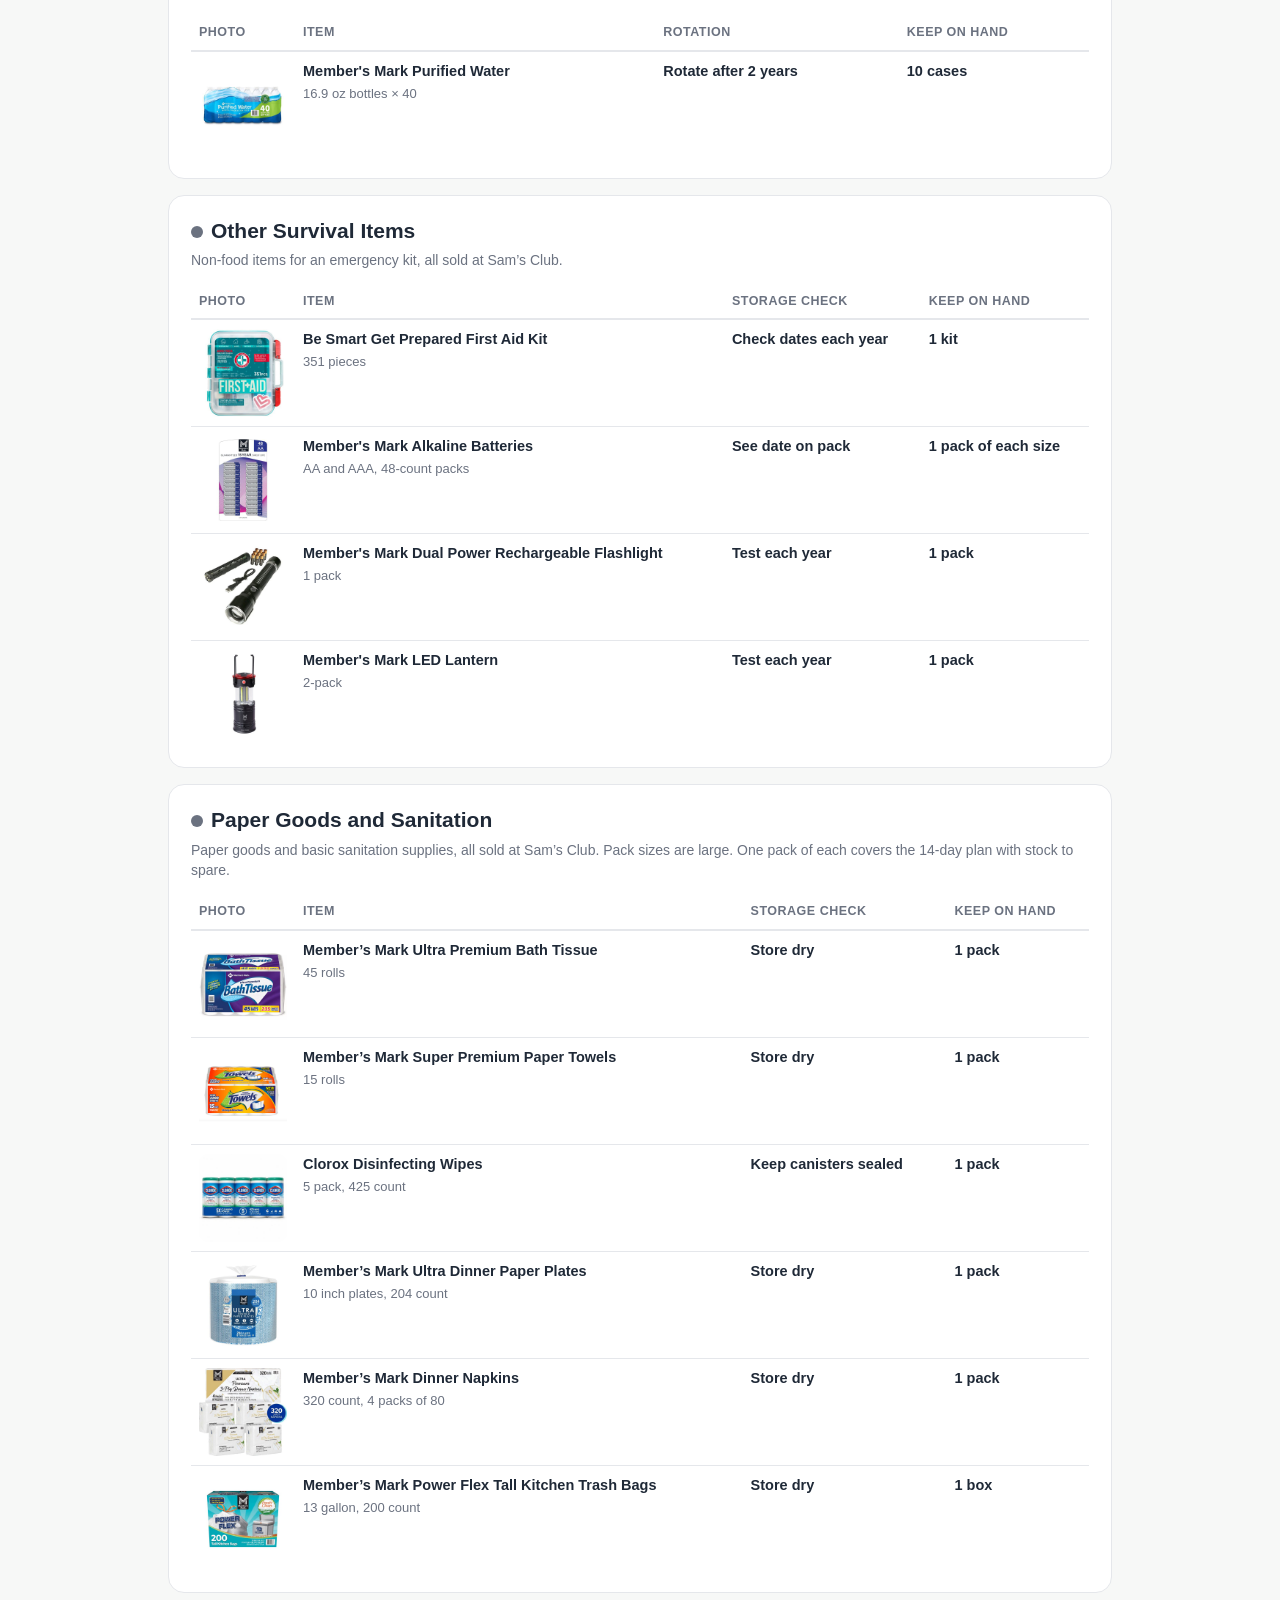
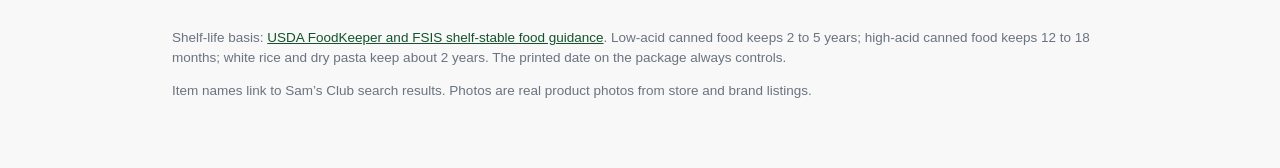
==== commit 68906a83: "Add paper goods and sanitation section to both lists" ====
--- a/sams-club-pantry.html
+++ b/sams-club-pantry.html
@@ -86,7 +86,21 @@
 </table>
   </section>
 
-  <footer>
+  
+  <section>
+    <h2><span class="dot" style="background:#6b7280"></span>Paper Goods and Sanitation</h2>
+    <p class="sub">Paper goods and basic sanitation supplies, all sold at Sam&rsquo;s Club. Pack sizes are large. One pack of each covers the 14-day plan with stock to spare.</p>
+    <table><tr><th>Photo</th><th>Item</th><th>Storage check</th><th>Keep on hand</th></tr>
+<tr><td class="photo"><img src="[data-uri]" alt="Member's Mark Ultra Premium Bath Tissue product photo"></td><td><a href="https://www.samsclub.com/s/Member%27s%20Mark%20Ultra%20Premium%20Bath%20Tissue" target="_blank" rel="noopener"><b>Member&rsquo;s Mark Ultra Premium Bath Tissue</b></a><span class="size">45 rolls</span></td><td class="date">Store dry</td><td class="keep">1 pack</td></tr>
+<tr><td class="photo"><img src="[data-uri]" alt="Member's Mark Super Premium Paper Towels product photo"></td><td><a href="https://www.samsclub.com/s/Member%27s%20Mark%20Super%20Premium%20Paper%20Towels" target="_blank" rel="noopener"><b>Member&rsquo;s Mark Super Premium Paper Towels</b></a><span class="size">15 rolls</span></td><td class="date">Store dry</td><td class="keep">1 pack</td></tr>
+<tr><td class="photo"><img src="[data-uri]" alt="Clorox Disinfecting Wipes product photo"></td><td><a href="https://www.samsclub.com/s/Clorox%20Disinfecting%20Wipes" target="_blank" rel="noopener"><b>Clorox Disinfecting Wipes</b></a><span class="size">5 pack, 425 count</span></td><td class="date">Keep canisters sealed</td><td class="keep">1 pack</td></tr>
+<tr><td class="photo"><img src="[data-uri]" alt="Member's Mark Ultra Dinner Paper Plates product photo"></td><td><a href="https://www.samsclub.com/s/Member%27s%20Mark%20Ultra%20Dinner%20Paper%20Plates" target="_blank" rel="noopener"><b>Member&rsquo;s Mark Ultra Dinner Paper Plates</b></a><span class="size">10 inch plates, 204 count</span></td><td class="date">Store dry</td><td class="keep">1 pack</td></tr>
+<tr><td class="photo"><img src="[data-uri]" alt="Member's Mark Dinner Napkins product photo"></td><td><a href="https://www.samsclub.com/s/Member%27s%20Mark%20Dinner%20Napkins" target="_blank" rel="noopener"><b>Member&rsquo;s Mark Dinner Napkins</b></a><span class="size">320 count, 4 packs of 80</span></td><td class="date">Store dry</td><td class="keep">1 pack</td></tr>
+<tr><td class="photo"><img src="[data-uri]